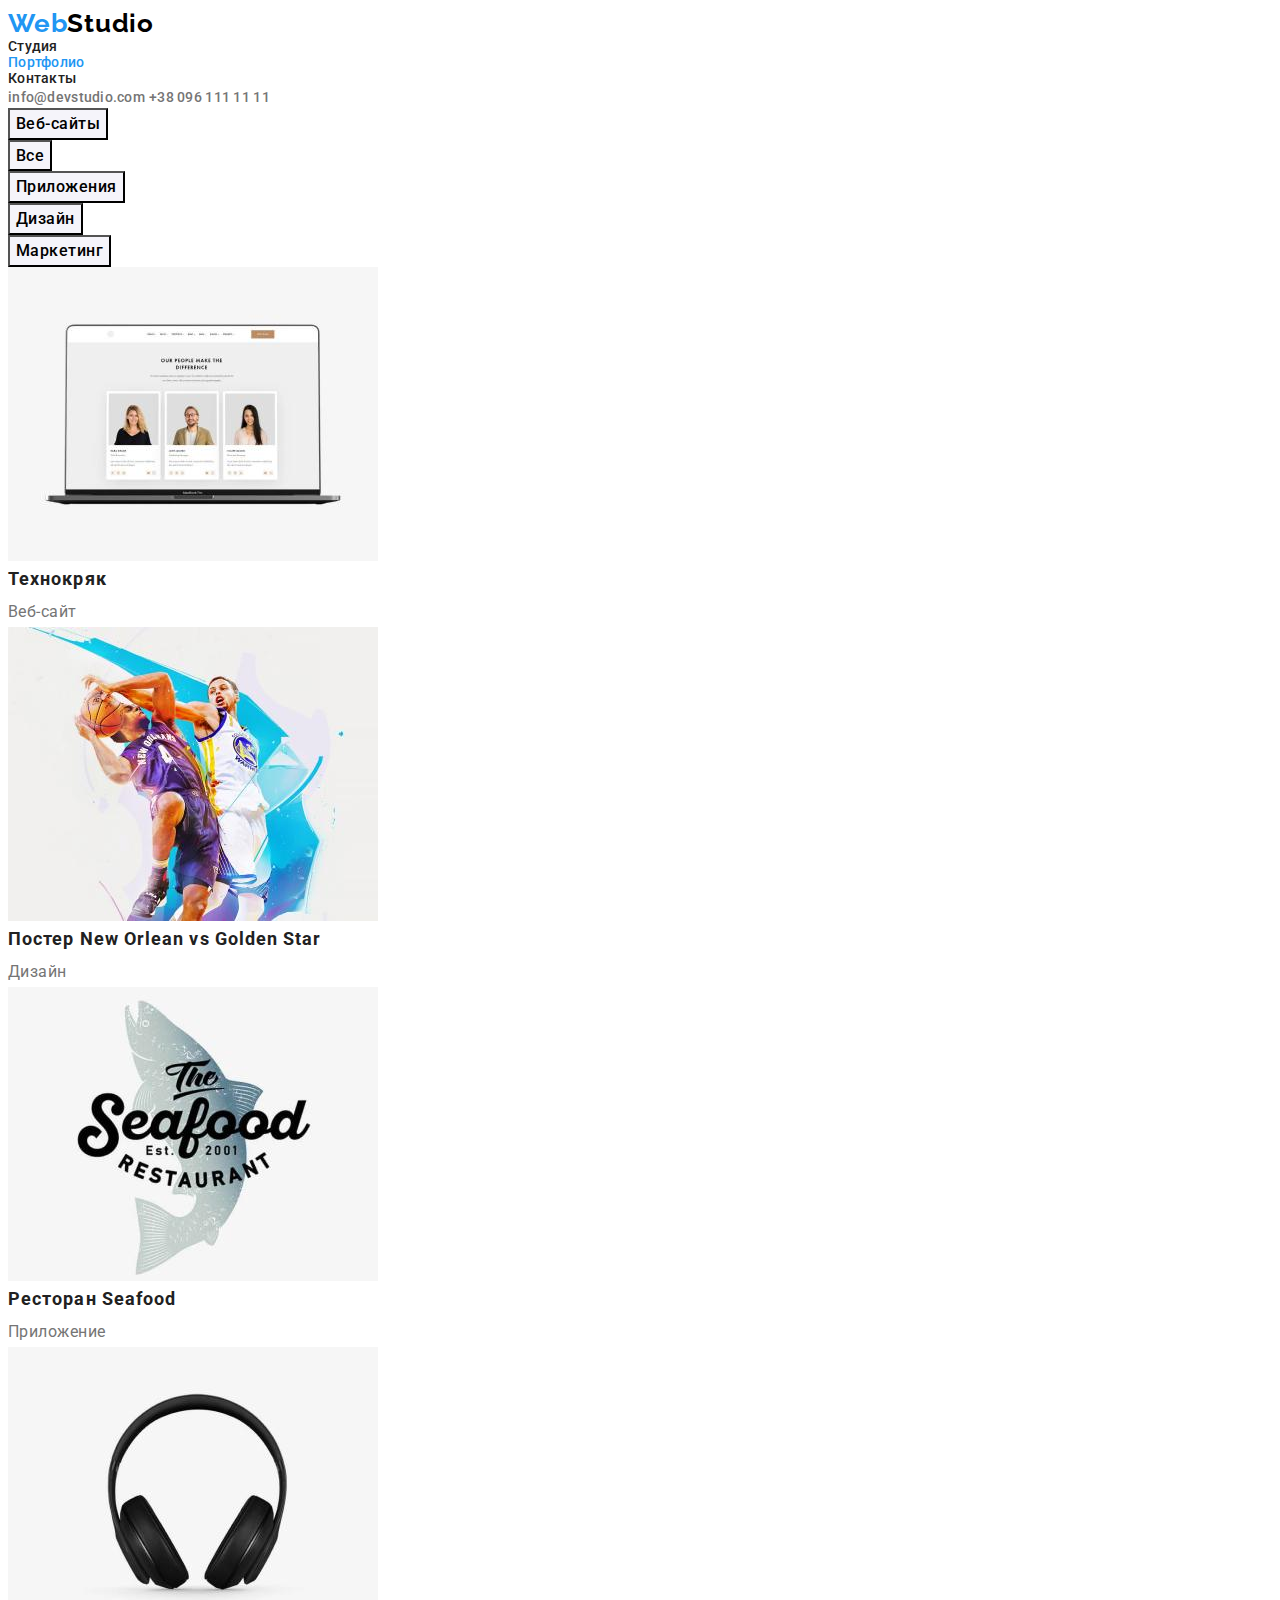
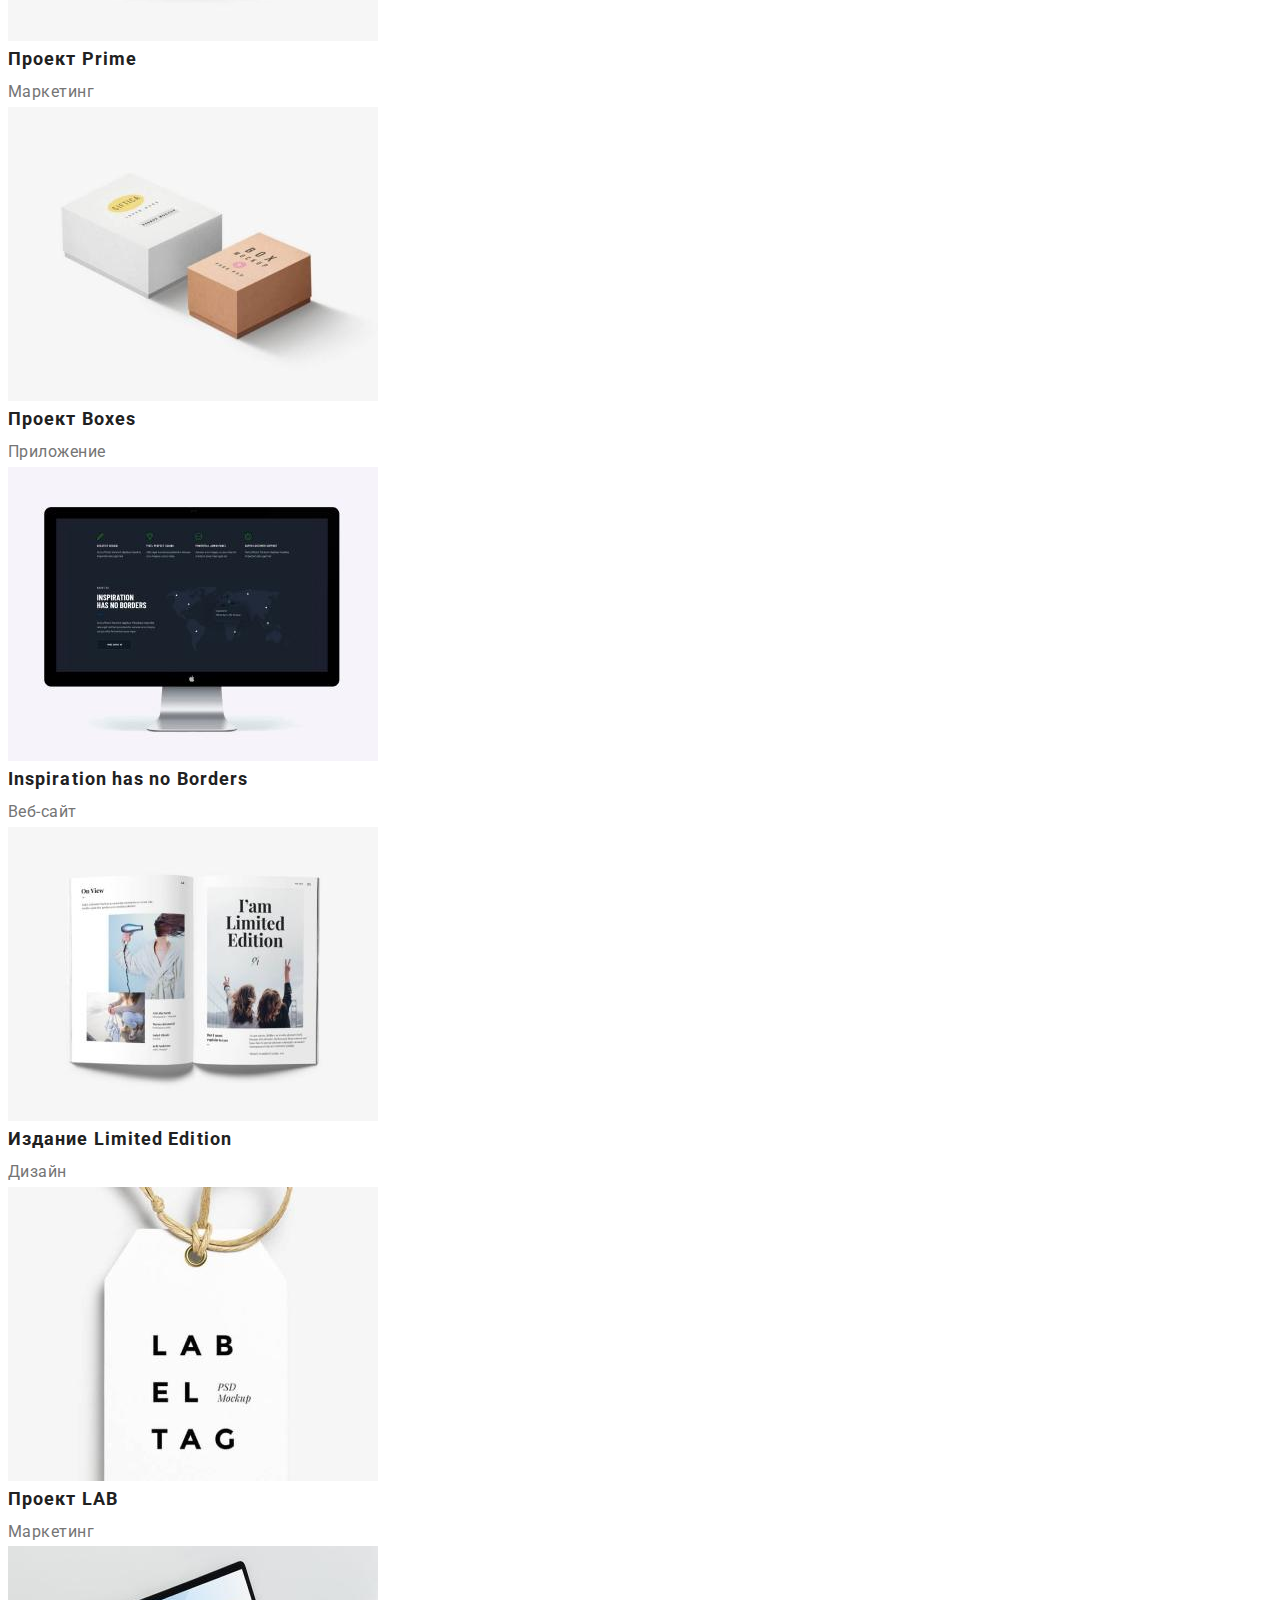
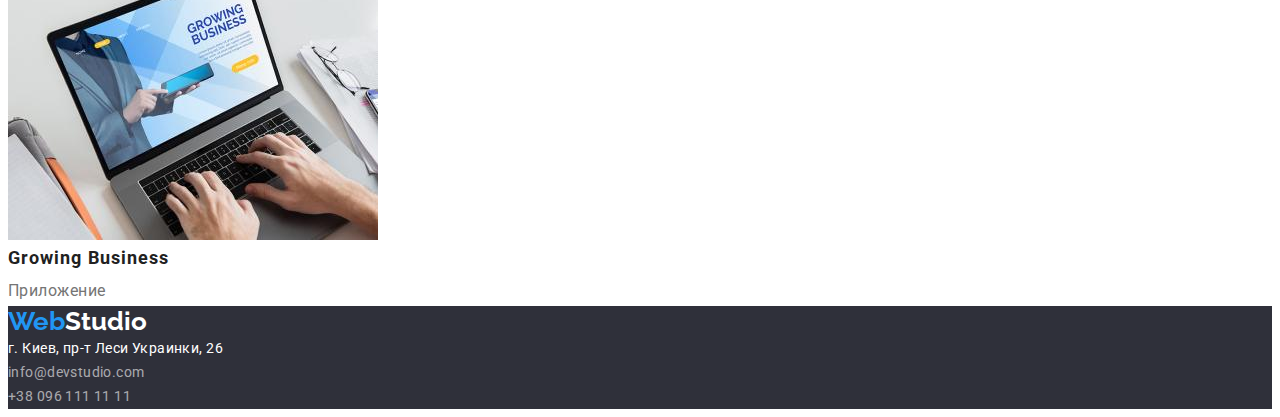
==== portfolio.html @ 003ca092 "оформлення" ====
<!DOCTYPE html>
<html lang="ru">
  <head>
    <meta charset="UTF-8" />
    <meta http-equiv="X-UA-Compatible" content="IE=edge" />
    <meta name="viewport" content="width=device-width, initial-scale=1.0" />
    <link rel="preconnect" href="https://fonts.gstatic.com" crossorigin />
    <link
      href="https://fonts.googleapis.com/css2?family=Raleway:wght@700&family=Roboto:wght@400;500;700;900&display=swap"
      rel="stylesheet"
    />
    <link
      rel="stylesheet"
      href="https://cdnjs.cloudflare.com/ajax/libs/modern-normalize/1.1.0/modern-normalize.min.css"
      integrity="sha512-wpPYUAdjBVSE4KJnH1VR1HeZfpl1ub8YT/NKx4PuQ5NmX2tKuGu6U/JRp5y+Y8XG2tV+wKQpNHVUX03MfMFn9Q=="
      crossorigin="anonymous"
      referrerpolicy="no-referrer"
    />
    <title>Портфолио</title>
    <link rel="stylesheet" href="./css/styles.css" />
  </head>
  <body>
    <header>
      <!--Шапка-->
      <a lang="en" href="./index.html" class="logo link">
        <span class="logo-color">Web</span>Studio
      </a>
      <nav>
        <ul class="site-nav list">
          <li><a class="header-link link" href="index.html">Студия</a></li>
          <li><a href="./portfolio.html" class="header-link link current">Портфолио</a></li>
          <li><a class="header-link link" href="">Контакты</a></li>
        </ul>
      </nav>
      <a class="link contact" href="mailto:info@devstudio.com">info@devstudio.com</a>
      <a class="link contact" href="tel:+380961111111">+38 096 111 11 11</a>
    </header>
    <main>
      <!--меню-->
      <h2 class="visually-hidden">Проекты</h2>
      <section>
        <ul class="btn-list list">
          <li><button class="btn" type="button">Веб-сайты</button></li>
          <li><button class="btn" type="button">Все</button></li>
          <li><button class="btn" type="button">Приложения</button></li>
          <li><button class="btn" type="button">Дизайн</button></li>
          <li><button class="btn" type="button">Маркетинг</button></li>
        </ul>
        <ul class="project list">
          <li class="project-list">
            <img src="./img/portfolio/1.jpg" alt="Веб-сайт Технокряк" />
            <h3 class="project title">Технокряк</h3>
            <p class="project text">Веб-сайт</p>
            <img src="./img/portfolio/2.jpg" alt="Дизайн Постер New Orlean vs Golden Star" />
            <h3 class="project title">Постер New Orlean vs Golden Star</h3>
            <p class="project text">Дизайн</p>
            <img src="./img/portfolio/3.jpg" alt="Приложение Ресторан Seafood" />
            <h3 class="project title">Ресторан Seafood</h3>
            <p class="project text">Приложение</p>
            <img src="./img/portfolio/4.jpg" alt="Маркетинг Проект Prime" />
            <h3 class="project title">Проект Prime</h3>
            <p class="project text">Маркетинг</p>
            <img src="./img/portfolio/5.jpg" alt="Приложение Проект Boxes" />
            <h3 class="project title">Проект Boxes</h3>
            <p class="project text">Приложение</p>
            <img src="./img/portfolio/6.jpg" alt="" />
            <h3 class="project title">Inspiration has no Borders</h3>
            <p class="project text">Веб-сайт</p>
            <img src="./img/portfolio/7.jpg" alt="Издание Limited Edition" />
            <h3 class="project title">Издание Limited Edition</h3>
            <p class="project text">Дизайн</p>
            <img src="./img/portfolio/8.jpg" alt="Проект LAB Маркетинг" />
            <h3 class="project title">Проект LAB</h3>
            <p class="project text">Маркетинг</p>
            <img src="./img/portfolio/10.jpg" alt="Growing Business Приложение" />
            <h3 class="project title">Growing Business</h3>
            <p class="project text">Приложение</p>
          </li>
        </ul>
      </section>
    </main>
    <footer class="footer">
      <!--Адресс-->
      <a lang="en" href="./index.html" class="footer-logo link">
        <span class="footer-color">Web</span>Studio
      </a>
      <address class="contacts-address">
        <ul class="footer list">
          <li>
            <a
              class="footer-address link"
              href="https://goo.gl/maps/D4AeKFE9MHxPDFGb8"
              target="_blank"
              rel="noopener noreferrer nofollow"
            >
              г. Киев, пр-т Леси Украинки, 26
            </a>
          </li>
          <li>
            <a class="footer-contact link" href="mailto:info@devstudio.com">info@devstudio.com</a>
          </li>
          <li><a class="footer-contact link" href="tel:+380961111111">+38 096 111 11 11</a></li>
        </ul>
      </address>
    </footer>
  </body>
</html>
---- css/styles.css ----
:root {
    --primery-text-color: #212121;
    --secendery-text-color: #757575;
    --accent-color: #2196F3;
    --white: #FFFFFF;
    --card-item-gap: 30px;
}

.visually-hidden {
    position: absolute;
    white-space: nowrap;
    width: 1px;
    height: 1px;
    overflow: hidden;
    border: 0;
    padding: 0;
    clip: rect(0 0 0 0);
    clip-path: inset(50%);
    margin: -1px;
}

*,
*::before,
*::after {
    box-sizing: border-box;
}

h1,
h2,
h3,
h4,
h5,
h6,
p {
    margin: 0;
}

ul,
ol {
    margin: 0;
    padding-left: 0;
}

a {
    color: currentColor;
}

button {
    cursor: pointer;
}

img {
    display: block;
    max-width: 100%;
    height: auto;
}

.logo {
    text-decoration: none;
    color: #000000;
    font-family: 'Raleway', sans-serif;
    font-weight: 700;
    font-size: 26px;
    line-height: 1.19;
    letter-spacing: 0.03em;

}

.logo-color {
    color: var(--accent-color);
}

.list {
    list-style: none;
}

body {
    font-family: 'Roboto', sans-serif;
    background-color: #FFFFFF;
    color: #212121;
}

.link {
    text-decoration: none;
}

/* ------------HEADER-------------- */

.site-nav {
    font-weight: 500;
    font-size: 14px;
    line-height: 1.14;
    letter-spacing: 0.02em;
}

.header-link {
    color: #212121;
}

.site-nav .link.current {
    color: var(--accent-color);
}

.header-link:hover,
.header-link:focus,
.contact:hover,
.contact:focus {
    color: var(--accent-color);
}

.contact {
    color: var(--secendery-text-color);
    font-weight: 500;
    font-size: 14px;
    line-height: 1.42;
    letter-spacing: 0.02em;
}

.site-nav a:hover,
.site-nav a:focus,
.contact:hover,
.contact:focus {
    color: var(--accent-color)
}

/*-------page-heder------*/
.page-heder {
    background-color: #757575;
    padding-top: 24px;
    padding-bottom: 25px;
}

.container {
    width: 100%;
    max-width: 1200px;
    padding-left: 15px;
    padding-right: 15px;
    margin-right: auto;
    margin-left: auto;
    outline: 1px solid red;


}

/*----------------main----------------------*/

/*------hero---------*/

.hero {
    background-color: #2F303A;
    margin-bottom: 94px;
}


.hero-title-container {
    padding-top: 200px;
    padding-bottom: 200px;
    text-align: center;
}

.hero-title {
    color: #FFFFFF;
    font-weight: 900;
    font-size: 44px;
    line-height: 1.36;
    text-align: center;
    letter-spacing: 0.06em;
    text-transform: uppercase;
    min-width: 696px;
    margin-bottom: 30px;
}

.hero-button {
    color: #FFFFFF;
    background-color: #2196F3;
    font-family: inherit;
    font-weight: 700;
    font-size: 16px;
    line-height: 1.87;
    letter-spacing: 0.06em;
    min-width: 216px;
}

.hero-button:hover {
    background-color: #188CE8;
}


/*------section------*/

.btn {
    background-color: #F5F4FA;
    font-weight: 500;
    font-size: 16px;
    line-height: 1.62;
    text-align: center;
    letter-spacing: 0.03em;
    font-family: inherit;
}

.btn:hover,
.btn:focus {
    background-color: var(--accent-color);
    color: var(--white);
}

.text {
    color: var(--secendery-text-color);
}

.section {
    color: var(--primery-text-color);
}

.benefits-list {
    color: var(--primery-text-color);
}

.benefits-list .title {
    color: var(--primery-text-color);
    font-weight: 700;
    font-size: 14px;
    line-height: 1.14;
    letter-spacing: 0.03em;
    text-transform: uppercase;
}

.benefits-list .text {
    color: var(--secendery-text-color);
    font-size: 14px;
    line-height: 1.71;
    letter-spacing: 0.03em;
}

/*-----------card set containewr-----*/
.section-container {
    width: 100%;
    max-width: 1200px;
    padding-left: 15px;
    padding-right: 15px;
    margin-right: auto;
    margin-left: auto;
    outline: 1px solid red;

}


.card-set {
    padding: 0;
    margin: 0;
    list-style: none;
    display: flex;
    flex-wrap: wrap;
    margin-left: calc(-1 * var(--card-item-gap));
    margin-top: calc(-1 * var(--card-item-gap));
}

.card-set>.item {
    flex-basis: calc(100% / 4 - var(--card-item-gap));
    margin-left: var(--card-item-gap);
    margin-top: var(--card-item-gap);
}

.work-list {
    outline: 1px solid red;
    padding: 0;
    margin: 0;
    display: flex;
    justify-content: center;
}

.work-list>.work-item {
    outline: 1px solid red;
}

.text-centered {
    text-align: center;
}

.card-set>.team-item {
    outline: 1px solid red;
    flex-basis: calc(100% / 4 - var(--card-item-gap));
    margin-left: var(--card-item-gap);
    margin-top: var(--card-item-gap);
}

.card-set>.work-item {
    flex-basis: calc(100% / 3 - var(--card-item-gap));
    margin-left: var(--card-item-gap);
    margin-top: var(--card-item-gap);
}

.team .list>.page-work {
    margin-top: 94px;
}

.section .work {
    justify-content: center;
}

.page-team {
    margin-top: 94px;
    background-color: #F5F4FA;

}

.team,
.work {
    font-weight: 700;
    font-size: 36px;
    line-height: 1.17;
    letter-spacing: 0.03em;
    padding: 0;
}

.team .title {
    font-weight: 500;
    font-size: 16px;
    line-height: 1.19;
    text-align: center;
    letter-spacing: 0.03em;
}

.team .text {
    font-size: 16px;
    line-height: 1.19;
    text-align: center;
    letter-spacing: 0.03em;
}

.project-list .title {
    font-weight: 700;
    font-size: 18px;
    line-height: 2;
    letter-spacing: 0.06em;
}

.project-list .text {
    font-size: 16px;
    line-height: 1.87;
    letter-spacing: 0.03em;
}

/*------------------footer--------------*/
.footer {
    background-color: #2F303A;
}

.footer-logo {
    color: #FFFFFF;
    font-family: 'Raleway', sans-serif;
    font-weight: 700;
    font-size: 26px;
    line-height: 1.19;
}

.footer-color {
    color: var(--accent-color);
}

.footer-address {
    color: #FFFFFF;

}

.footer-address,
footer .list {
    font-size: 14px;
    line-height: 1.71;
    letter-spacing: 0.03em;
}


.contacts-address {
    font-style: normal;
}

.footer-contact {
    color: rgba(255, 255, 255, 0.6);
}

.footer-contact:hover,
.footer-contact:focus {
    color: var(--accent-color);
}
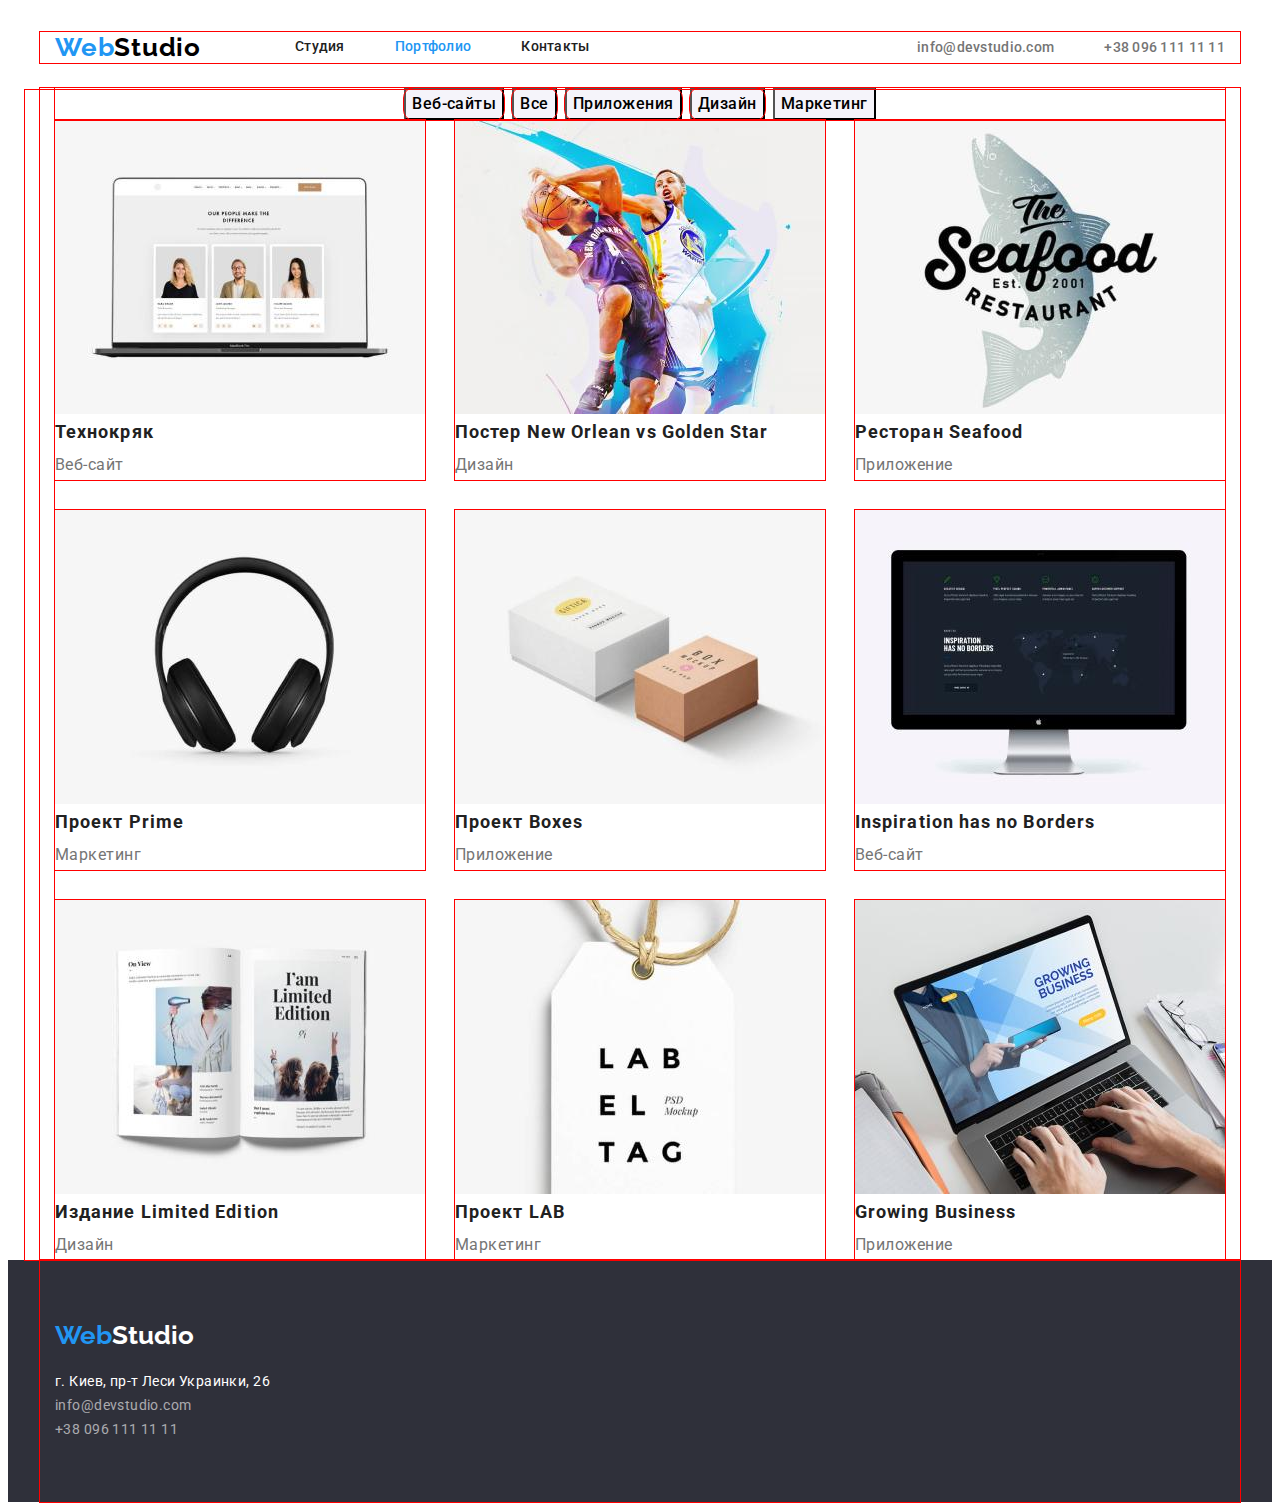
==== commit f2c5869b: "flex margin padding" ====
--- a/portfolio.html
+++ b/portfolio.html
@@ -9,6 +9,8 @@
       href="https://fonts.googleapis.com/css2?family=Raleway:wght@700&family=Roboto:wght@400;500;700;900&display=swap"
       rel="stylesheet"
     />
+    <title>Портфолио</title>
+    <link rel="stylesheet" href="./css/styles.css" />
     <link
       rel="stylesheet"
       href="https://cdnjs.cloudflare.com/ajax/libs/modern-normalize/1.1.0/modern-normalize.min.css"
@@ -16,92 +18,134 @@
       crossorigin="anonymous"
       referrerpolicy="no-referrer"
     />
-    <title>Портфолио</title>
-    <link rel="stylesheet" href="./css/styles.css" />
   </head>
   <body>
-    <header>
+    <header class="page-heder">
       <!--Шапка-->
-      <a lang="en" href="./index.html" class="logo link">
-        <span class="logo-color">Web</span>Studio
-      </a>
-      <nav>
-        <ul class="site-nav list">
-          <li><a class="header-link link" href="index.html">Студия</a></li>
-          <li><a href="./portfolio.html" class="header-link link current">Портфолио</a></li>
-          <li><a class="header-link link" href="">Контакты</a></li>
-        </ul>
-      </nav>
-      <a class="link contact" href="mailto:info@devstudio.com">info@devstudio.com</a>
-      <a class="link contact" href="tel:+380961111111">+38 096 111 11 11</a>
+      <div class="container header">
+        <div class="header-logo-nav-container">
+          <div class="header-logo">
+            <a lang="en" href="./index.html" class="logo link">
+              <span class="logo-color">Web</span>Studio
+            </a>
+          </div>
+          <nav>
+            <ul class="site-nav list">
+              <li class="site-nav-item">
+                <a class="header-link link" href="index.html">Студия</a>
+              </li>
+              <li class="site-nav-item">
+                <a href="./portfolio.html" class="header-link link current">Портфолио</a>
+              </li>
+              <li class="site-nav-item">
+                <a class="header-link link" href="">Контакты</a>
+              </li>
+            </ul>
+          </nav>
+        </div>
+        <div class="header-contact">
+          <a class="link contact" href="mailto:info@devstudio.com">info@devstudio.com</a>
+          <a class="link contact" href="tel:+380961111111">+38 096 111 11 11</a>
+        </div>
+      </div>
     </header>
     <main>
       <!--меню-->
-      <h2 class="visually-hidden">Проекты</h2>
-      <section>
-        <ul class="btn-list list">
-          <li><button class="btn" type="button">Веб-сайты</button></li>
-          <li><button class="btn" type="button">Все</button></li>
-          <li><button class="btn" type="button">Приложения</button></li>
-          <li><button class="btn" type="button">Дизайн</button></li>
-          <li><button class="btn" type="button">Маркетинг</button></li>
-        </ul>
-        <ul class="project list">
-          <li class="project-list">
-            <img src="./img/portfolio/1.jpg" alt="Веб-сайт Технокряк" />
-            <h3 class="project title">Технокряк</h3>
-            <p class="project text">Веб-сайт</p>
-            <img src="./img/portfolio/2.jpg" alt="Дизайн Постер New Orlean vs Golden Star" />
-            <h3 class="project title">Постер New Orlean vs Golden Star</h3>
-            <p class="project text">Дизайн</p>
-            <img src="./img/portfolio/3.jpg" alt="Приложение Ресторан Seafood" />
-            <h3 class="project title">Ресторан Seafood</h3>
-            <p class="project text">Приложение</p>
-            <img src="./img/portfolio/4.jpg" alt="Маркетинг Проект Prime" />
-            <h3 class="project title">Проект Prime</h3>
-            <p class="project text">Маркетинг</p>
-            <img src="./img/portfolio/5.jpg" alt="Приложение Проект Boxes" />
-            <h3 class="project title">Проект Boxes</h3>
-            <p class="project text">Приложение</p>
-            <img src="./img/portfolio/6.jpg" alt="" />
-            <h3 class="project title">Inspiration has no Borders</h3>
-            <p class="project text">Веб-сайт</p>
-            <img src="./img/portfolio/7.jpg" alt="Издание Limited Edition" />
-            <h3 class="project title">Издание Limited Edition</h3>
-            <p class="project text">Дизайн</p>
-            <img src="./img/portfolio/8.jpg" alt="Проект LAB Маркетинг" />
-            <h3 class="project title">Проект LAB</h3>
-            <p class="project text">Маркетинг</p>
-            <img src="./img/portfolio/10.jpg" alt="Growing Business Приложение" />
-            <h3 class="project title">Growing Business</h3>
-            <p class="project text">Приложение</p>
-          </li>
-        </ul>
-      </section>
+      <div class="container">
+        <h2 class="visually-hidden">Проекты</h2>
+        <section>
+          <div class="portfolio-btn">
+            <ul class="btn-list list">
+              <li class="item-btn"><button class="btn" type="button">Веб-сайты</button></li>
+              <li class="item-btn"><button class="btn" type="button">Все</button></li>
+              <li class="item-btn"><button class="btn" type="button">Приложения</button></li>
+              <li class="item-btn"><button class="btn" type="button">Дизайн</button></li>
+              <li class="item-btn"><button class="btn" type="button">Маркетинг</button></li>
+            </ul>
+          </div>
+          <div class="portfolio-cards">
+            <ul class="project-card-set list">
+              <li class="project-list">
+                <img src="./img/portfolio/1.jpg" alt="Веб-сайт Технокряк" />
+                <h3 class="project title">Технокряк</h3>
+                <p class="project text">Веб-сайт</p>
+              </li>
+              <li class="project-list">
+                <img src="./img/portfolio/2.jpg" alt="Дизайн Постер New Orlean vs Golden Star" />
+                <h3 class="project title">Постер New Orlean vs Golden Star</h3>
+                <p class="project text">Дизайн</p>
+              </li>
+              <li class="project-list">
+                <img src="./img/portfolio/3.jpg" alt="Приложение Ресторан Seafood" />
+                <h3 class="project title">Ресторан Seafood</h3>
+                <p class="project text">Приложение</p>
+              </li>
+              <li class="project-list">
+                <img src="./img/portfolio/4.jpg" alt="Маркетинг Проект Prime" />
+                <h3 class="project title">Проект Prime</h3>
+                <p class="project text">Маркетинг</p>
+              </li>
+              <li class="project-list">
+                <img src="./img/portfolio/5.jpg" alt="Приложение Проект Boxes" />
+                <h3 class="project title">Проект Boxes</h3>
+                <p class="project text">Приложение</p>
+              </li>
+              <li class="project-list">
+                <img src="./img/portfolio/6.jpg" alt="" />
+                <h3 class="project title">Inspiration has no Borders</h3>
+                <p class="project text">Веб-сайт</p>
+              </li>
+              <li class="project-list">
+                <img src="./img/portfolio/7.jpg" alt="Издание Limited Edition" />
+                <h3 class="project title">Издание Limited Edition</h3>
+                <p class="project text">Дизайн</p>
+              </li>
+              <li class="project-list">
+                <img src="./img/portfolio/8.jpg" alt="Проект LAB Маркетинг" />
+                <h3 class="project title">Проект LAB</h3>
+                <p class="project text">Маркетинг</p>
+              </li>
+              <li class="project-list">
+                <img src="./img/portfolio/10.jpg" alt="Growing Business Приложение" />
+                <h3 class="project title">Growing Business</h3>
+                <p class="project text">Приложение</p>
+              </li>
+            </ul>
+          </div>
+        </section>
+      </div>
     </main>
     <footer class="footer">
       <!--Адресс-->
-      <a lang="en" href="./index.html" class="footer-logo link">
-        <span class="footer-color">Web</span>Studio
-      </a>
-      <address class="contacts-address">
-        <ul class="footer list">
-          <li>
-            <a
-              class="footer-address link"
-              href="https://goo.gl/maps/D4AeKFE9MHxPDFGb8"
-              target="_blank"
-              rel="noopener noreferrer nofollow"
-            >
-              г. Киев, пр-т Леси Украинки, 26
+      <div class="container">
+        <div class="footer-padding">
+          <div class="footer-logo-container">
+            <a lang="en" href="./index.html" class="footer-logo link">
+              <span class="footer-color">Web</span>Studio
             </a>
-          </li>
-          <li>
-            <a class="footer-contact link" href="mailto:info@devstudio.com">info@devstudio.com</a>
-          </li>
-          <li><a class="footer-contact link" href="tel:+380961111111">+38 096 111 11 11</a></li>
-        </ul>
-      </address>
+          </div>
+          <address class="contacts-address">
+            <ul class="footer list">
+              <li>
+                <a
+                  class="footer-address link"
+                  href="https://goo.gl/maps/D4AeKFE9MHxPDFGb8"
+                  target="_blank"
+                  rel="noopener noreferrer nofollow"
+                >
+                  г. Киев, пр-т Леси Украинки, 26
+                </a>
+              </li>
+              <li>
+                <a class="footer-contact link" href="mailto:info@devstudio.com"
+                  >info@devstudio.com</a
+                >
+              </li>
+              <li><a class="footer-contact link" href="tel:+380961111111">+38 096 111 11 11</a></li>
+            </ul>
+          </address>
+        </div>
+      </div>
     </footer>
   </body>
 </html>
--- a/css/styles.css
+++ b/css/styles.css
@@ -4,7 +4,12 @@
     --accent-color: #2196F3;
     --white: #FFFFFF;
     --card-item-gap: 30px;
-}
+    --section-padding-gap: 94px;
+    --title-margin-bottom: 50px;
+    --header-items-gap: 50px;
+    --portfolio-filter-btn-gap: 8px;
+}
+
 
 .visually-hidden {
     position: absolute;
@@ -63,11 +68,13 @@
     font-size: 26px;
     line-height: 1.19;
     letter-spacing: 0.03em;
+    margin-right: 94px;
 
 }
 
 .logo-color {
     color: var(--accent-color);
+    margin-right: auto;
 }
 
 .list {
@@ -85,6 +92,7 @@
 }
 
 /* ------------HEADER-------------- */
+
 
 .site-nav {
     font-weight: 500;
@@ -116,6 +124,10 @@
     letter-spacing: 0.02em;
 }
 
+.contact:not(:last-child) {
+    margin-right: var(--header-items-gap);
+}
+
 .site-nav a:hover,
 .site-nav a:focus,
 .contact:hover,
@@ -125,7 +137,6 @@
 
 /*-------page-heder------*/
 .page-heder {
-    background-color: #757575;
     padding-top: 24px;
     padding-bottom: 25px;
 }
@@ -138,8 +149,42 @@
     margin-right: auto;
     margin-left: auto;
     outline: 1px solid red;
-
-
+}
+
+.header {
+    align-items: center;
+    justify-content: space-around;
+}
+
+.header,
+.header-logo-nav-container,
+.header-logo,
+.site-nav,
+.site-nav-item,
+.header-contact,
+.contact {
+    display: flex;
+}
+
+.header-logo-nav-container {
+    flex-basis: 45%;
+    align-items: center;
+}
+
+.header-nav-container {
+    margin-left: auto;
+}
+
+.site-nav-item:not(:last-child) {
+    margin-right: var(--header-items-gap);
+}
+
+.header-contact {
+    margin-left: auto;
+}
+
+.contact:not(:last-child) {
+    margin-right: var(--header-items-gap)
 }
 
 /*----------------main----------------------*/
@@ -148,7 +193,6 @@
 
 .hero {
     background-color: #2F303A;
-    margin-bottom: 94px;
 }
 
 
@@ -179,6 +223,7 @@
     line-height: 1.87;
     letter-spacing: 0.06em;
     min-width: 216px;
+    border-radius: 10px;
 }
 
 .hero-button:hover {
@@ -187,6 +232,9 @@
 
 
 /*------section------*/
+.section-padding {
+    padding-top: var(--section-padding-gap);
+}
 
 .btn {
     background-color: #F5F4FA;
@@ -204,12 +252,21 @@
     color: var(--white);
 }
 
+.portfolio-btn {
+    outline: 1px solid red;
+}
+
+.portfolio-cards {
+    outline: 1px solid red;
+}
+
 .text {
     color: var(--secendery-text-color);
 }
 
-.section {
+.pretitle {
     color: var(--primery-text-color);
+    margin-bottom: var(--title-margin-bottom)
 }
 
 .benefits-list {
@@ -233,18 +290,6 @@
 }
 
 /*-----------card set containewr-----*/
-.section-container {
-    width: 100%;
-    max-width: 1200px;
-    padding-left: 15px;
-    padding-right: 15px;
-    margin-right: auto;
-    margin-left: auto;
-    outline: 1px solid red;
-
-}
-
-
 .card-set {
     padding: 0;
     margin: 0;
@@ -253,23 +298,13 @@
     flex-wrap: wrap;
     margin-left: calc(-1 * var(--card-item-gap));
     margin-top: calc(-1 * var(--card-item-gap));
-}
-
-.card-set>.item {
+    outline: 1px solid red;
+}
+
+.card-set>.benefit-item {
     flex-basis: calc(100% / 4 - var(--card-item-gap));
     margin-left: var(--card-item-gap);
     margin-top: var(--card-item-gap);
-}
-
-.work-list {
-    outline: 1px solid red;
-    padding: 0;
-    margin: 0;
-    display: flex;
-    justify-content: center;
-}
-
-.work-list>.work-item {
     outline: 1px solid red;
 }
 
@@ -294,13 +329,10 @@
     margin-top: 94px;
 }
 
-.section .work {
-    justify-content: center;
-}
 
 .page-team {
-    margin-top: 94px;
     background-color: #F5F4FA;
+    padding-bottom: 94px;
 
 }
 
@@ -346,12 +378,23 @@
     background-color: #2F303A;
 }
 
+
 .footer-logo {
     color: #FFFFFF;
     font-family: 'Raleway', sans-serif;
     font-weight: 700;
     font-size: 26px;
     line-height: 1.19;
+}
+
+.footer-padding {
+    padding-top: 60px;
+    padding-bottom: 60px;
+}
+
+.footer-logo-container {
+
+    margin-bottom: 20px;
 }
 
 .footer-color {
@@ -382,4 +425,41 @@
 .footer-contact:hover,
 .footer-contact:focus {
     color: var(--accent-color);
+}
+
+
+/*----------portfolio-------------*/
+
+.project-card-set {
+    padding: 0;
+    margin: 0;
+    list-style: none;
+    display: flex;
+    flex-wrap: wrap;
+    margin-left: calc(-1 * var(--card-item-gap));
+    margin-top: calc(-1 * var(--card-item-gap));
+    outline: 1px solid red;
+}
+
+.project-card-set>.project-list {
+    flex-basis: calc(100% / 3 - var(--card-item-gap));
+    margin-left: var(--card-item-gap);
+    margin-top: var(--card-item-gap);
+    outline: 1px solid red;
+}
+
+.btn-list {
+    margin: 0;
+    padding: 0;
+    list-style: none;
+    display: flex;
+    justify-content: center;
+
+}
+
+.btn-list>.item-btn:not(:last-child) {
+    margin-right: var(--portfolio-filter-btn-gap);
+    outline: 1px solid red;
+    border-radius: 10px;
+
 }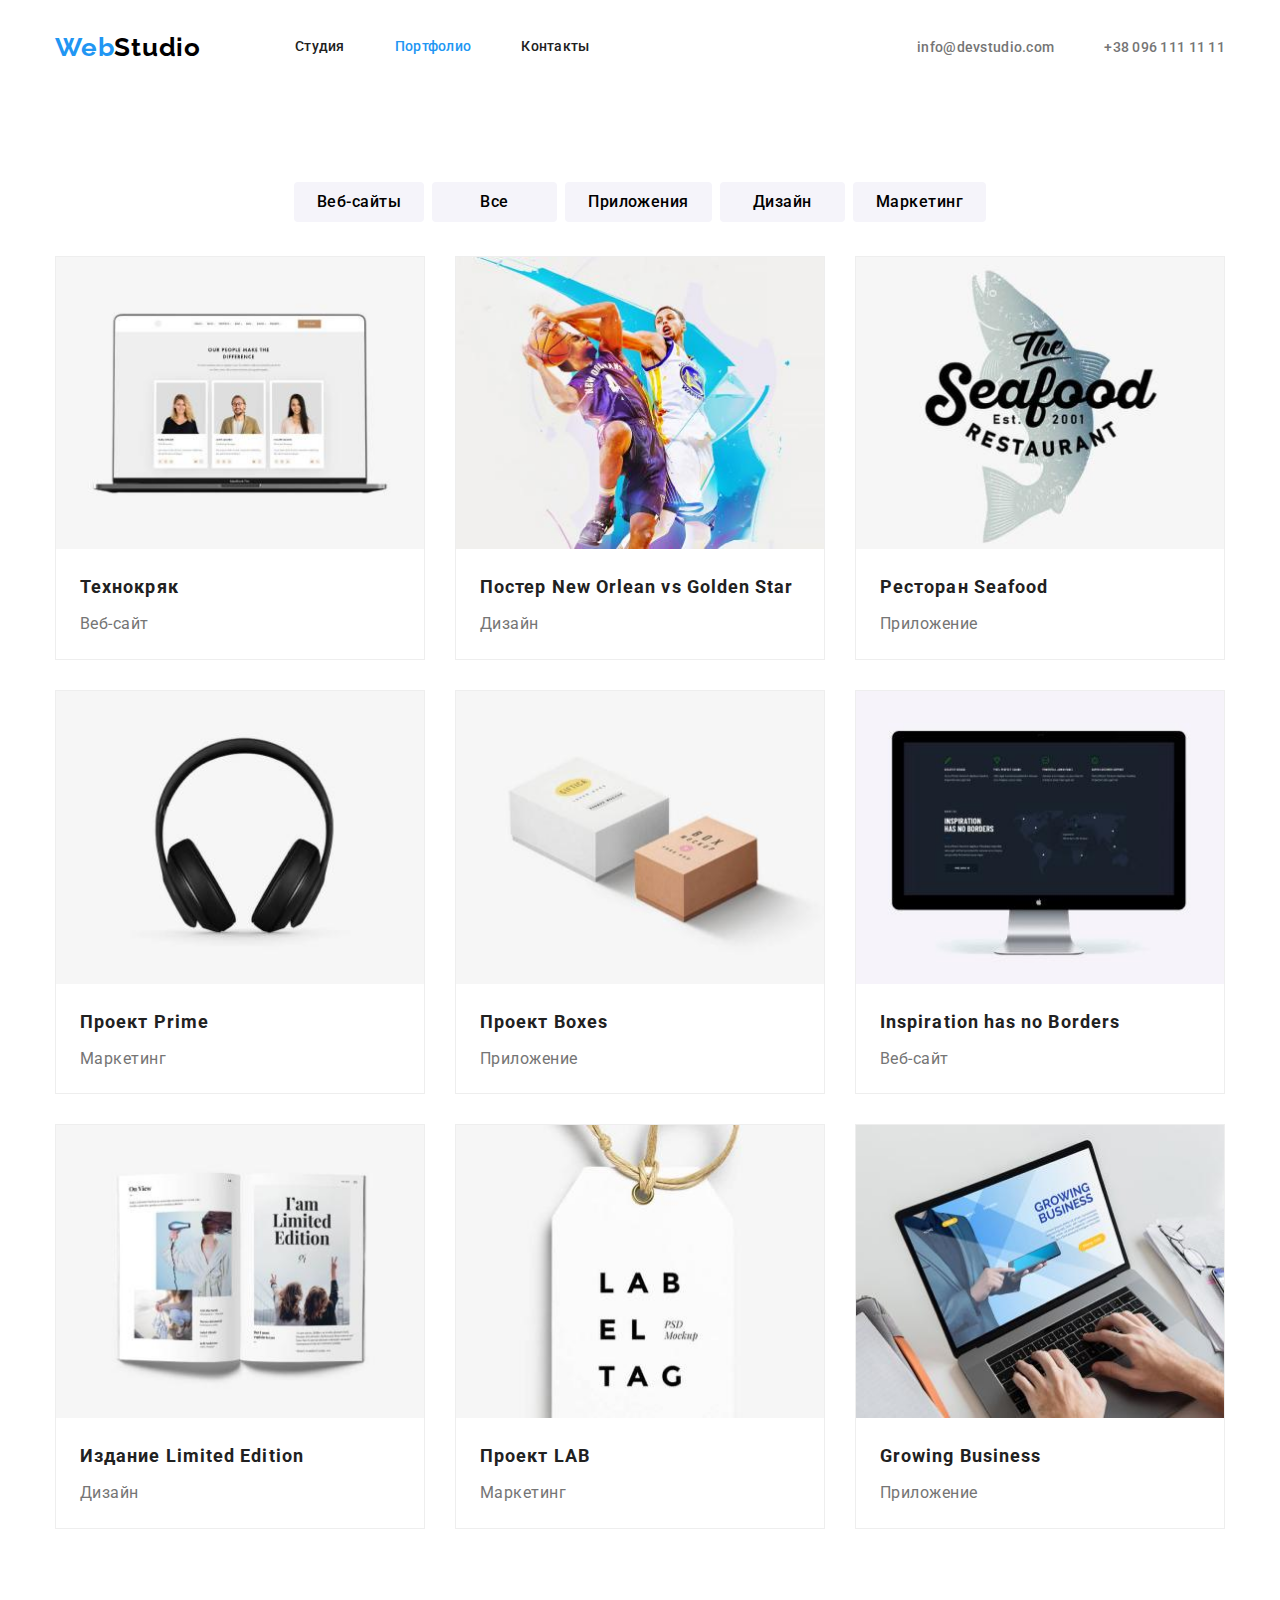
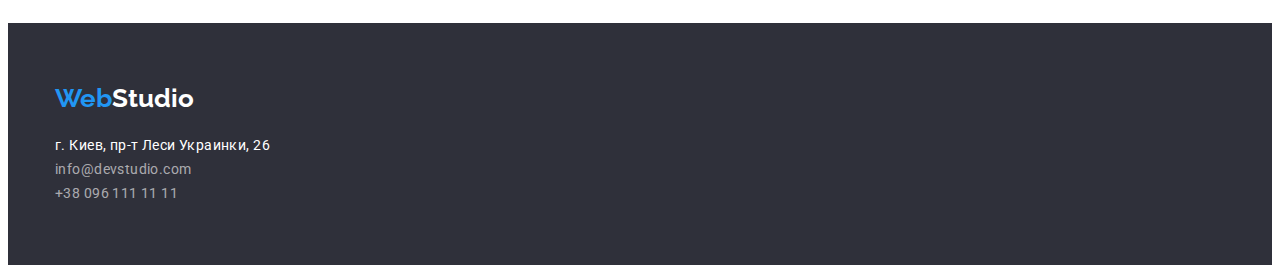
==== commit ecc1f725: "last" ====
--- a/portfolio.html
+++ b/portfolio.html
@@ -53,7 +53,7 @@
       <!--меню-->
       <div class="container">
         <h2 class="visually-hidden">Проекты</h2>
-        <section>
+        <section class="section-padding bottom">
           <div class="portfolio-btn">
             <ul class="btn-list list">
               <li class="item-btn"><button class="btn" type="button">Веб-сайты</button></li>
--- a/css/styles.css
+++ b/css/styles.css
@@ -8,6 +8,9 @@
     --title-margin-bottom: 50px;
     --header-items-gap: 50px;
     --portfolio-filter-btn-gap: 8px;
+    --team-padding-gap: 30px;
+    --project-padding: 20px;
+    --project-padding-left: 24px;
 }
 
 
@@ -148,7 +151,6 @@
     padding-right: 15px;
     margin-right: auto;
     margin-left: auto;
-    outline: 1px solid red;
 }
 
 .header {
@@ -212,6 +214,8 @@
     text-transform: uppercase;
     min-width: 696px;
     margin-bottom: 30px;
+    padding: 10px 32px;
+
 }
 
 .hero-button {
@@ -223,7 +227,9 @@
     line-height: 1.87;
     letter-spacing: 0.06em;
     min-width: 216px;
-    border-radius: 10px;
+    box-shadow: 0px 4px 4px rgba(0, 0, 0, 0.15);
+    border-radius: 4px;
+    border: 1px solid transparent;
 }
 
 .hero-button:hover {
@@ -244,7 +250,13 @@
     text-align: center;
     letter-spacing: 0.03em;
     font-family: inherit;
-}
+    border-radius: 4px;
+    padding: 6px 22px;
+    min-width: 125px;
+    display: inline-block;
+    border: 1px solid transparent;
+}
+
 
 .btn:hover,
 .btn:focus {
@@ -253,12 +265,9 @@
 }
 
 .portfolio-btn {
-    outline: 1px solid red;
-}
-
-.portfolio-cards {
-    outline: 1px solid red;
-}
+    margin-bottom: 34px;
+}
+
 
 .text {
     color: var(--secendery-text-color);
@@ -280,6 +289,7 @@
     line-height: 1.14;
     letter-spacing: 0.03em;
     text-transform: uppercase;
+    margin-bottom: 10px;
 }
 
 .benefits-list .text {
@@ -298,14 +308,12 @@
     flex-wrap: wrap;
     margin-left: calc(-1 * var(--card-item-gap));
     margin-top: calc(-1 * var(--card-item-gap));
-    outline: 1px solid red;
 }
 
 .card-set>.benefit-item {
     flex-basis: calc(100% / 4 - var(--card-item-gap));
     margin-left: var(--card-item-gap);
     margin-top: var(--card-item-gap);
-    outline: 1px solid red;
 }
 
 .text-centered {
@@ -313,10 +321,11 @@
 }
 
 .card-set>.team-item {
-    outline: 1px solid red;
     flex-basis: calc(100% / 4 - var(--card-item-gap));
     margin-left: var(--card-item-gap);
     margin-top: var(--card-item-gap);
+    box-shadow: 0px 1px 3px rgba(0, 0, 0, 0.12), 0px 1px 1px rgba(0, 0, 0, 0.14), 0px 2px 1px rgba(0, 0, 0, 0.2);
+    border-radius: 0px 0px 4px 4px;
 }
 
 .card-set>.work-item {
@@ -351,6 +360,9 @@
     line-height: 1.19;
     text-align: center;
     letter-spacing: 0.03em;
+    padding-top: var(--team-padding-gap);
+    margin-bottom: 10px;
+
 }
 
 .team .text {
@@ -358,6 +370,7 @@
     line-height: 1.19;
     text-align: center;
     letter-spacing: 0.03em;
+    padding-bottom: var(--team-padding-gap);
 }
 
 .project-list .title {
@@ -365,12 +378,17 @@
     font-size: 18px;
     line-height: 2;
     letter-spacing: 0.06em;
+    padding-top: var(--project-padding);
+    margin-bottom: 4px;
+    padding-left: var(--project-padding-left);
 }
 
 .project-list .text {
     font-size: 16px;
     line-height: 1.87;
     letter-spacing: 0.03em;
+    padding-bottom: var(--project-padding);
+    padding-left: var(--project-padding-left);
 }
 
 /*------------------footer--------------*/
@@ -438,14 +456,13 @@
     flex-wrap: wrap;
     margin-left: calc(-1 * var(--card-item-gap));
     margin-top: calc(-1 * var(--card-item-gap));
-    outline: 1px solid red;
 }
 
 .project-card-set>.project-list {
     flex-basis: calc(100% / 3 - var(--card-item-gap));
     margin-left: var(--card-item-gap);
     margin-top: var(--card-item-gap);
-    outline: 1px solid red;
+    border: 1px solid #EEEEEE;
 }
 
 .btn-list {
@@ -459,7 +476,8 @@
 
 .btn-list>.item-btn:not(:last-child) {
     margin-right: var(--portfolio-filter-btn-gap);
-    outline: 1px solid red;
-    border-radius: 10px;
-
+}
+
+.bottom {
+    padding-bottom: var(--section-padding-gap);
 }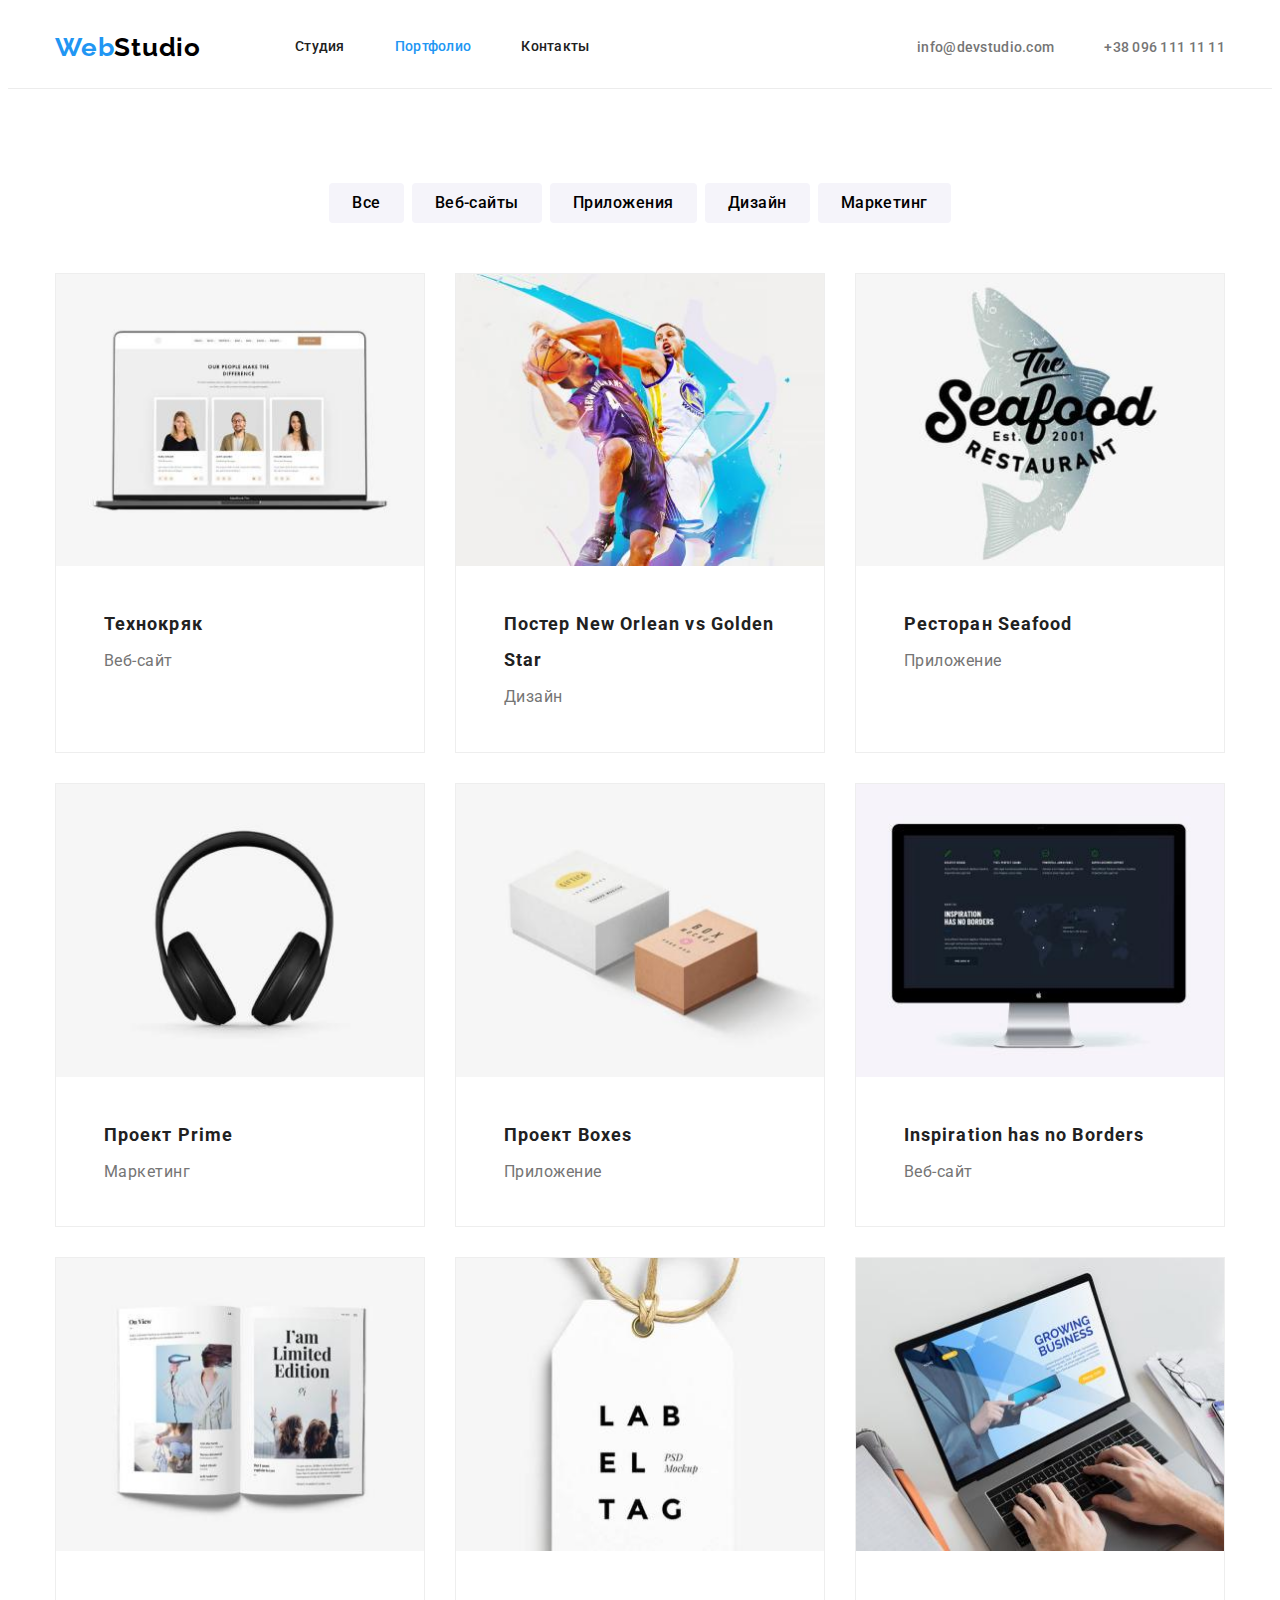
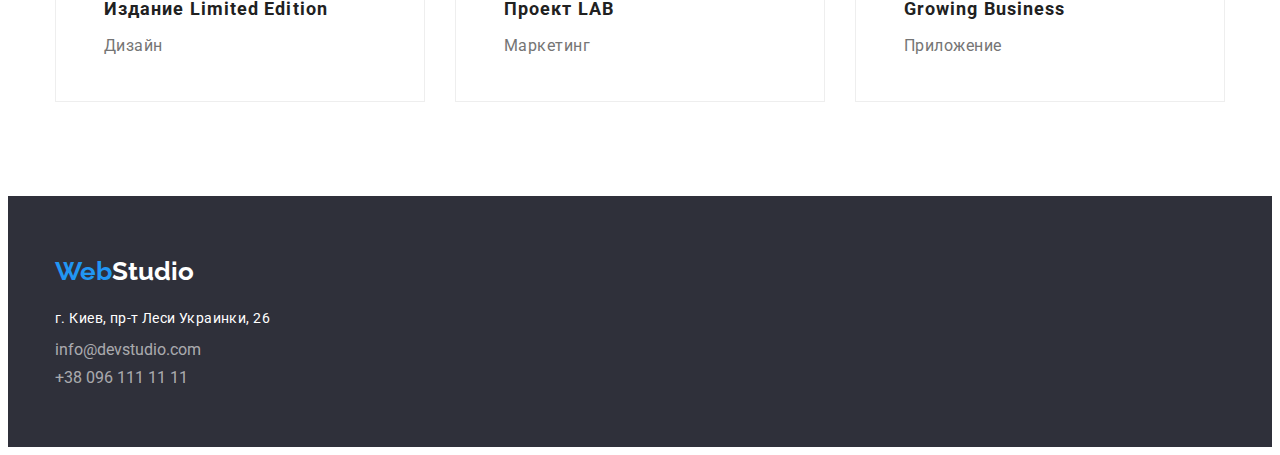
==== commit 8d1fa770: "внесла правки" ====
--- a/portfolio.html
+++ b/portfolio.html
@@ -10,7 +10,6 @@
       rel="stylesheet"
     />
     <title>Портфолио</title>
-    <link rel="stylesheet" href="./css/styles.css" />
     <link
       rel="stylesheet"
       href="https://cdnjs.cloudflare.com/ajax/libs/modern-normalize/1.1.0/modern-normalize.min.css"
@@ -18,6 +17,7 @@
       crossorigin="anonymous"
       referrerpolicy="no-referrer"
     />
+    <link rel="stylesheet" href="./css/styles.css" />
   </head>
   <body>
     <header class="page-heder">
@@ -51,13 +51,14 @@
     </header>
     <main>
       <!--меню-->
-      <div class="container">
-        <h2 class="visually-hidden">Проекты</h2>
-        <section class="section-padding bottom">
+
+      <h2 class="visually-hidden">Проекты</h2>
+      <section class="section-padding bottom">
+        <div class="container">
           <div class="portfolio-btn">
             <ul class="btn-list list">
+              <li class="item-btn"><button class="btn" type="button">Все</button></li>
               <li class="item-btn"><button class="btn" type="button">Веб-сайты</button></li>
-              <li class="item-btn"><button class="btn" type="button">Все</button></li>
               <li class="item-btn"><button class="btn" type="button">Приложения</button></li>
               <li class="item-btn"><button class="btn" type="button">Дизайн</button></li>
               <li class="item-btn"><button class="btn" type="button">Маркетинг</button></li>
@@ -67,84 +68,98 @@
             <ul class="project-card-set list">
               <li class="project-list">
                 <img src="./img/portfolio/1.jpg" alt="Веб-сайт Технокряк" />
-                <h3 class="project title">Технокряк</h3>
-                <p class="project text">Веб-сайт</p>
+                <div class="padding-potfolio-btn">
+                  <h3 class="project title">Технокряк</h3>
+                  <p class="project text">Веб-сайт</p>
+                </div>
               </li>
               <li class="project-list">
                 <img src="./img/portfolio/2.jpg" alt="Дизайн Постер New Orlean vs Golden Star" />
-                <h3 class="project title">Постер New Orlean vs Golden Star</h3>
-                <p class="project text">Дизайн</p>
+                <div class="padding-potfolio-btn">
+                  <h3 class="project title">Постер New Orlean vs Golden Star</h3>
+                  <p class="project text">Дизайн</p>
+                </div>
               </li>
               <li class="project-list">
                 <img src="./img/portfolio/3.jpg" alt="Приложение Ресторан Seafood" />
-                <h3 class="project title">Ресторан Seafood</h3>
-                <p class="project text">Приложение</p>
+                <div class="padding-potfolio-btn">
+                  <h3 class="project title">Ресторан Seafood</h3>
+                  <p class="project text">Приложение</p>
+                </div>
               </li>
               <li class="project-list">
                 <img src="./img/portfolio/4.jpg" alt="Маркетинг Проект Prime" />
-                <h3 class="project title">Проект Prime</h3>
-                <p class="project text">Маркетинг</p>
+                <div class="padding-potfolio-btn">
+                  <h3 class="project title">Проект Prime</h3>
+                  <p class="project text">Маркетинг</p>
+                </div>
               </li>
               <li class="project-list">
                 <img src="./img/portfolio/5.jpg" alt="Приложение Проект Boxes" />
-                <h3 class="project title">Проект Boxes</h3>
-                <p class="project text">Приложение</p>
+                <div class="padding-potfolio-btn">
+                  <h3 class="project title">Проект Boxes</h3>
+                  <p class="project text">Приложение</p>
+                </div>
               </li>
               <li class="project-list">
                 <img src="./img/portfolio/6.jpg" alt="" />
-                <h3 class="project title">Inspiration has no Borders</h3>
-                <p class="project text">Веб-сайт</p>
+                <div class="padding-potfolio-btn">
+                  <h3 class="project title">Inspiration has no Borders</h3>
+                  <p class="project text">Веб-сайт</p>
+                </div>
               </li>
               <li class="project-list">
                 <img src="./img/portfolio/7.jpg" alt="Издание Limited Edition" />
-                <h3 class="project title">Издание Limited Edition</h3>
-                <p class="project text">Дизайн</p>
+                <div class="padding-potfolio-btn">
+                  <h3 class="project title">Издание Limited Edition</h3>
+                  <p class="project text">Дизайн</p>
+                </div>
               </li>
               <li class="project-list">
                 <img src="./img/portfolio/8.jpg" alt="Проект LAB Маркетинг" />
-                <h3 class="project title">Проект LAB</h3>
-                <p class="project text">Маркетинг</p>
+                <div class="padding-potfolio-btn">
+                  <h3 class="project title">Проект LAB</h3>
+                  <p class="project text">Маркетинг</p>
+                </div>
               </li>
               <li class="project-list">
                 <img src="./img/portfolio/10.jpg" alt="Growing Business Приложение" />
-                <h3 class="project title">Growing Business</h3>
-                <p class="project text">Приложение</p>
+                <div class="padding-potfolio-btn">
+                  <h3 class="project title">Growing Business</h3>
+                  <p class="project text">Приложение</p>
+                </div>
               </li>
             </ul>
           </div>
-        </section>
-      </div>
+        </div>
+      </section>
     </main>
     <footer class="footer">
       <!--Адресс-->
       <div class="container">
-        <div class="footer-padding">
-          <div class="footer-logo-container">
-            <a lang="en" href="./index.html" class="footer-logo link">
-              <span class="footer-color">Web</span>Studio
-            </a>
-          </div>
-          <address class="contacts-address">
-            <ul class="footer list">
-              <li>
-                <a
-                  class="footer-address link"
-                  href="https://goo.gl/maps/D4AeKFE9MHxPDFGb8"
-                  target="_blank"
-                  rel="noopener noreferrer nofollow"
-                >
-                  г. Киев, пр-т Леси Украинки, 26
-                </a>
-              </li>
-              <li>
-                <a class="footer-contact link" href="mailto:info@devstudio.com"
-                  >info@devstudio.com</a
-                >
-              </li>
-              <li><a class="footer-contact link" href="tel:+380961111111">+38 096 111 11 11</a></li>
-            </ul>
-          </address>
+        <div class="footer-logo-container">
+          <a lang="en" href="./index.html" class="footer-logo link">
+            <span class="footer-color">Web</span>Studio
+          </a>
         </div>
+        <address class="contacts-address">
+          <ul class="footer-contact list">
+            <li class="contact-margin">
+              <a
+                class="footer-address link"
+                href="https://goo.gl/maps/D4AeKFE9MHxPDFGb8"
+                target="_blank"
+                rel="noopener noreferrer nofollow"
+              >
+                г. Киев, пр-т Леси Украинки, 26
+              </a>
+            </li>
+            <li class="contact-margin">
+              <a class="footer-contact link" href="mailto:info@devstudio.com">info@devstudio.com</a>
+            </li>
+            <li><a class="footer-contact link" href="tel:+380961111111">+38 096 111 11 11</a></li>
+          </ul>
+        </address>
       </div>
     </footer>
   </body>
--- a/css/styles.css
+++ b/css/styles.css
@@ -11,6 +11,7 @@
     --team-padding-gap: 30px;
     --project-padding: 20px;
     --project-padding-left: 24px;
+    --footer-padding-gap: 60px;
 }
 
 
@@ -142,6 +143,7 @@
 .page-heder {
     padding-top: 24px;
     padding-bottom: 25px;
+    border-bottom: 1px solid #ECECEC;
 }
 
 .container {
@@ -227,9 +229,11 @@
     line-height: 1.87;
     letter-spacing: 0.06em;
     min-width: 216px;
+    height: 50px;
     box-shadow: 0px 4px 4px rgba(0, 0, 0, 0.15);
     border-radius: 4px;
     border: 1px solid transparent;
+    padding: 10px 32px;
 }
 
 .hero-button:hover {
@@ -241,6 +245,8 @@
 .section-padding {
     padding-top: var(--section-padding-gap);
 }
+
+
 
 .btn {
     background-color: #F5F4FA;
@@ -252,7 +258,6 @@
     font-family: inherit;
     border-radius: 4px;
     padding: 6px 22px;
-    min-width: 125px;
     display: inline-block;
     border: 1px solid transparent;
 }
@@ -265,9 +270,12 @@
 }
 
 .portfolio-btn {
-    margin-bottom: 34px;
-}
-
+    margin-bottom: 50px;
+}
+
+.padding-potfolio-btn {
+    padding: 20px 24px;
+}
 
 .text {
     color: var(--secendery-text-color);
@@ -334,6 +342,10 @@
     margin-top: var(--card-item-gap);
 }
 
+.page-work {
+    padding-bottom: var(--section-padding-gap);
+}
+
 .team .list>.page-work {
     margin-top: 94px;
 }
@@ -360,17 +372,20 @@
     line-height: 1.19;
     text-align: center;
     letter-spacing: 0.03em;
+    margin-bottom: 10px;
+}
+
+.padding-team {
     padding-top: var(--team-padding-gap);
-    margin-bottom: 10px;
-
+    padding-bottom: var(--team-padding-gap);
 }
 
 .team .text {
+    font-weight: 400;
     font-size: 16px;
     line-height: 1.19;
     text-align: center;
     letter-spacing: 0.03em;
-    padding-bottom: var(--team-padding-gap);
 }
 
 .project-list .title {
@@ -394,6 +409,8 @@
 /*------------------footer--------------*/
 .footer {
     background-color: #2F303A;
+    padding-top: var(--footer-padding-gap);
+    padding-bottom: var(--footer-padding-gap);
 }
 
 
@@ -406,12 +423,15 @@
 }
 
 .footer-padding {
-    padding-top: 60px;
     padding-bottom: 60px;
+
+}
+
+.contact-margin {
+    margin-bottom: 9px;
 }
 
 .footer-logo-container {
-
     margin-bottom: 20px;
 }
 
@@ -425,7 +445,7 @@
 }
 
 .footer-address,
-footer .list {
+.footer-contact .list {
     font-size: 14px;
     line-height: 1.71;
     letter-spacing: 0.03em;
